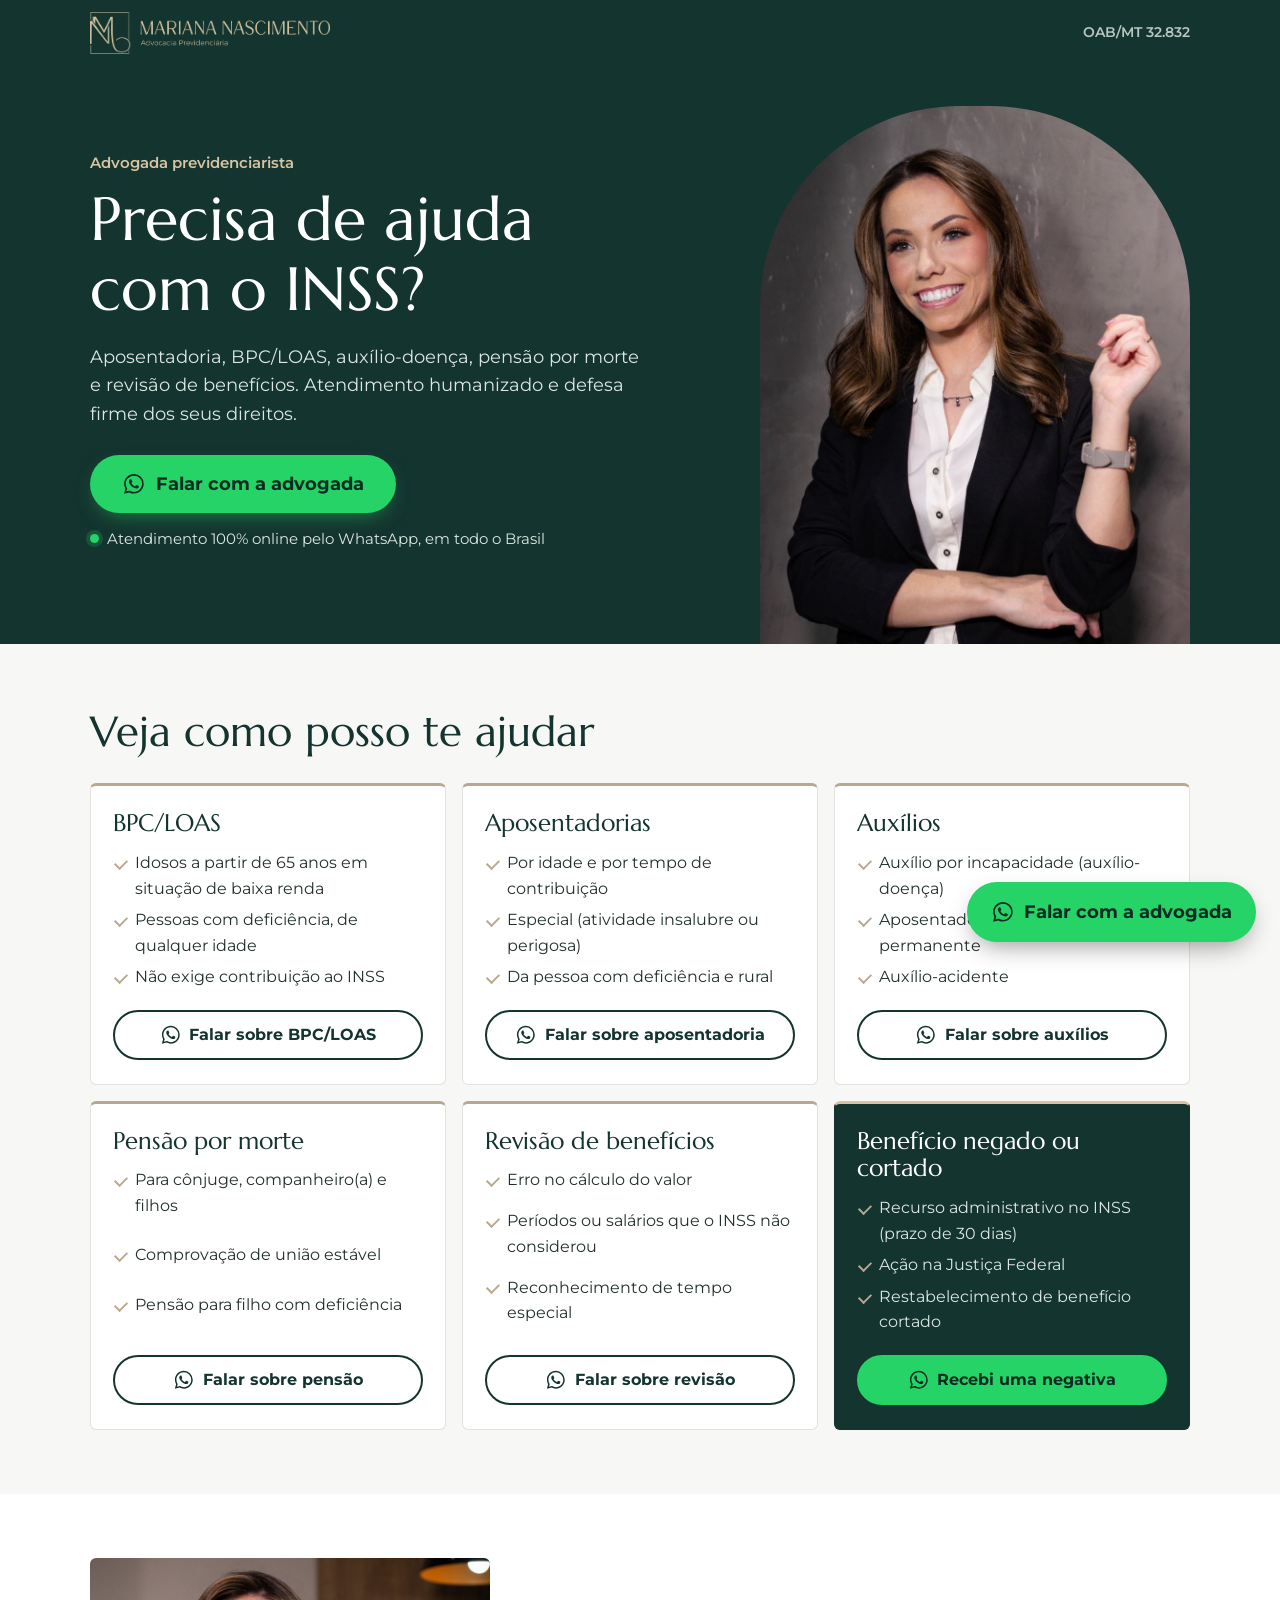
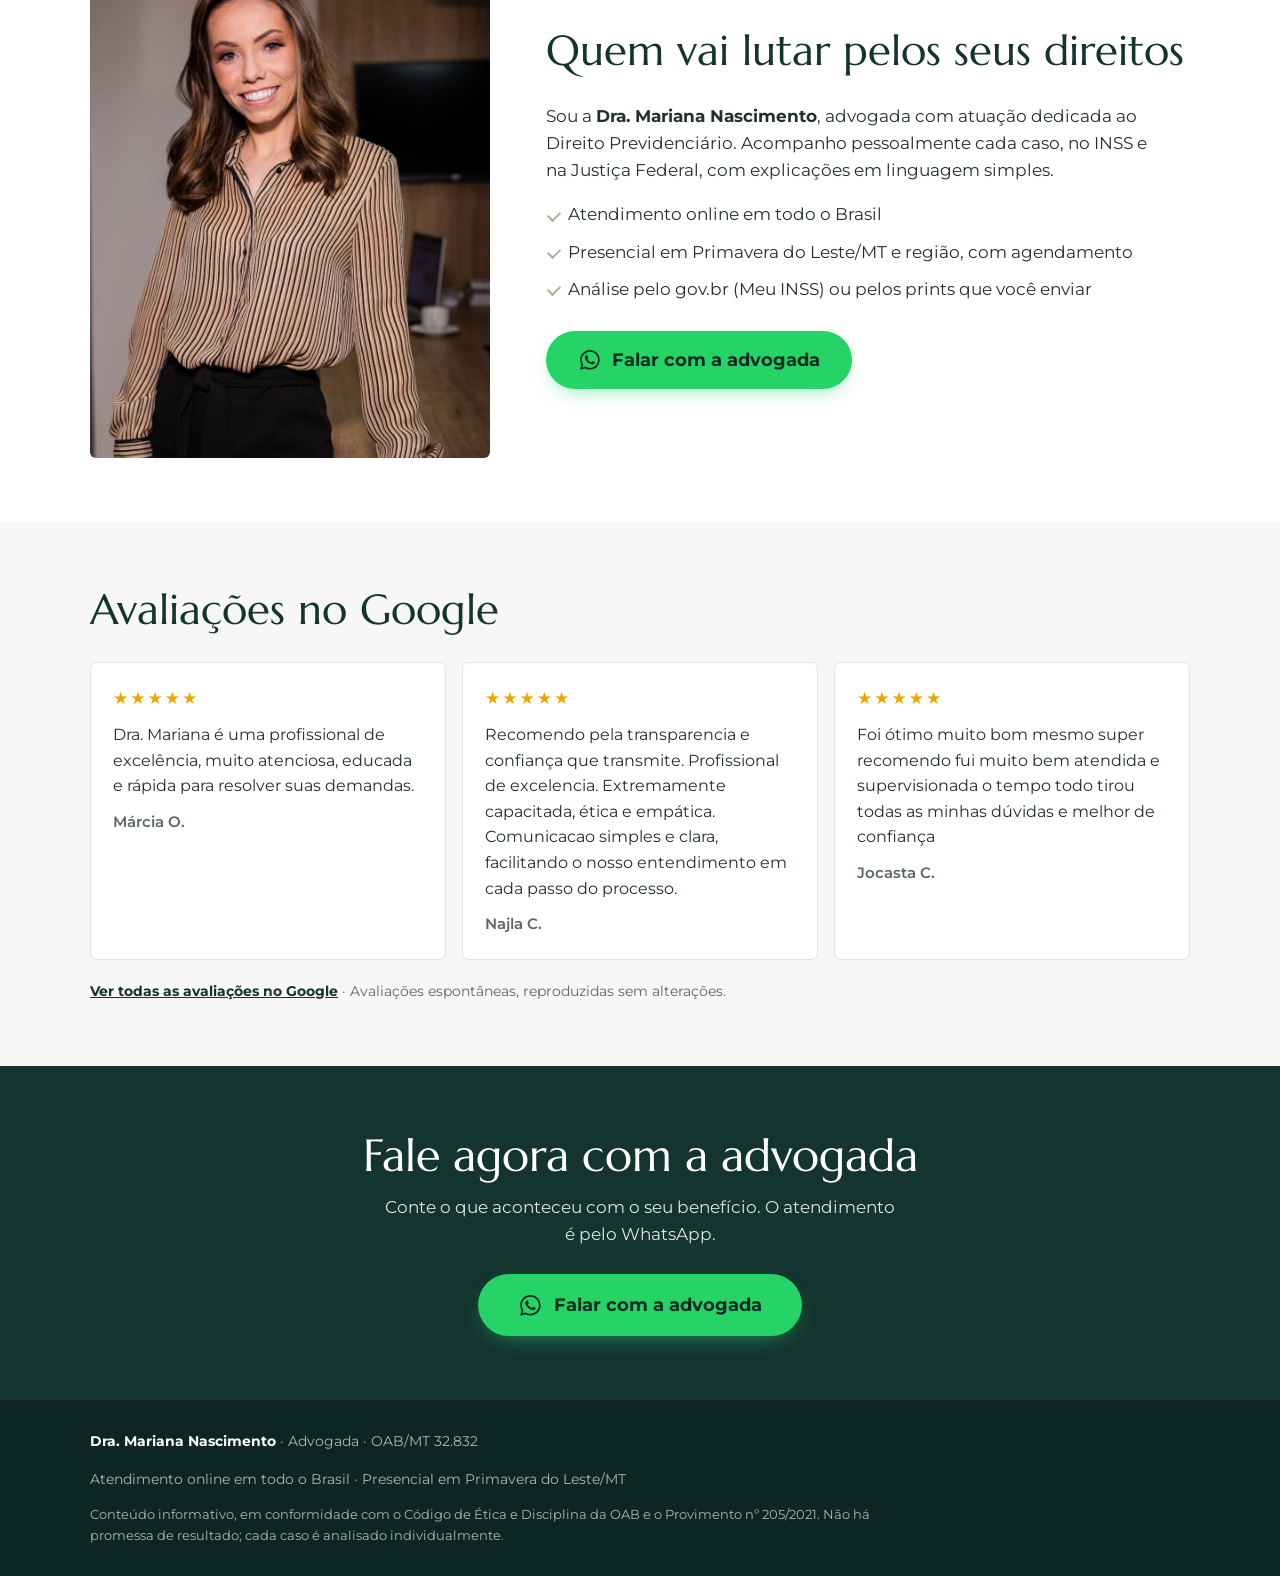
==== direta/index.html @ 46c99848 "Nova LP direta (referência Dra. Débora, ID visual Dra. Mariana) Co-Authored-By: Claude Opus 5.5 <nor" ====
<!DOCTYPE html>
<html lang="pt-BR">
<head>
<!-- Google Tag Manager -->
<script>(function(w,d,s,l,i){w[l]=w[l]||[];w[l].push({'gtm.start':
new Date().getTime(),event:'gtm.js'});var f=d.getElementsByTagName(s)[0],
j=d.createElement(s),dl=l!='dataLayer'?'&l='+l:'';j.async=true;j.src=
'https://www.googletagmanager.com/gtm.js?id='+i+dl;f.parentNode.insertBefore(j,f);
})(window,document,'script','dataLayer','GTM-NVPD4LVS');</script>
<!-- End Google Tag Manager -->
<meta charset="UTF-8">
<meta name="viewport" content="width=device-width, initial-scale=1">
<title>Advogada Previdenciarista | Dra. Mariana Nascimento</title>
<meta name="description" content="Aposentadoria, BPC/LOAS, auxílio-doença, pensão por morte e revisão de benefícios do INSS. Fale com a Dra. Mariana Nascimento pelo WhatsApp. Atendimento online em todo o Brasil.">
<meta name="robots" content="noindex, nofollow"><!-- prévia: remover ao publicar -->
<meta property="og:title" content="Dra. Mariana Nascimento | Advogada Previdenciarista">
<meta property="og:description" content="Precisa de ajuda com o INSS? Fale com a advogada pelo WhatsApp.">
<meta property="og:image" content="../img/og.jpg">
<meta name="theme-color" content="#14342F">
<link rel="icon" type="image/png" href="../img/mark-green.png">
<link rel="preconnect" href="https://fonts.googleapis.com">
<link rel="preconnect" href="https://fonts.gstatic.com" crossorigin>
<link href="https://fonts.googleapis.com/css2?family=Marcellus&family=Montserrat:wght@400;500;600;700&display=swap" rel="stylesheet">
<link rel="stylesheet" href="style.css?v=20261127a">
</head>
<body>
<!-- Google Tag Manager (noscript) -->
<noscript><iframe src="https://www.googletagmanager.com/ns.html?id=GTM-NVPD4LVS" height="0" width="0" style="display:none;visibility:hidden"></iframe></noscript>

<header class="top">
  <div class="wrap top__in">
    <img class="top__logo" src="../img/logo-h-gold.png" alt="Mariana Nascimento, Advocacia Previdenciária" width="1141" height="200">
    <span class="top__oab">OAB/MT 32.832</span>
  </div>
</header>

<main>

<!-- HERO -->
<section class="hero">
  <div class="wrap hero__grid">
    <div class="hero__text">
      <p class="hero__kicker">Advogada previdenciarista</p>
      <h1>Precisa de ajuda com o INSS?</h1>
      <p class="hero__lead">Aposentadoria, BPC/LOAS, auxílio-doença, pensão por morte e revisão de benefícios. Atendimento humanizado e defesa firme dos seus direitos.</p>
      <a class="btn js-wa" data-cta="hero" href="#">
        <svg class="ico" aria-hidden="true"><use href="#wa"/></svg> Falar com a advogada
      </a>
      <p class="hero__note"><span class="dot" aria-hidden="true"></span> Atendimento 100% online pelo WhatsApp, em todo o Brasil</p>
    </div>
    <img class="hero__photo" src="../img/v2-hero.jpg" alt="Dra. Mariana Nascimento, advogada previdenciarista" width="900" height="1324" fetchpriority="high">
  </div>
</section>

<!-- SERVIÇOS -->
<section class="services" id="servicos">
  <div class="wrap">
    <h2 class="h2">Veja como posso te ajudar</h2>
    <div class="cards">
      <article class="card">
        <h3>BPC/LOAS</h3>
        <ul>
          <li>Idosos a partir de 65 anos em situação de baixa renda</li>
          <li>Pessoas com deficiência, de qualquer idade</li>
          <li>Não exige contribuição ao INSS</li>
        </ul>
        <a class="card__cta js-wa" data-cta="bpc" href="#"><svg class="ico" aria-hidden="true"><use href="#wa"/></svg> Falar sobre BPC/LOAS</a>
      </article>
      <article class="card">
        <h3>Aposentadorias</h3>
        <ul>
          <li>Por idade e por tempo de contribuição</li>
          <li>Especial (atividade insalubre ou perigosa)</li>
          <li>Da pessoa com deficiência e rural</li>
        </ul>
        <a class="card__cta js-wa" data-cta="aposentadoria" href="#"><svg class="ico" aria-hidden="true"><use href="#wa"/></svg> Falar sobre aposentadoria</a>
      </article>
      <article class="card">
        <h3>Auxílios</h3>
        <ul>
          <li>Auxílio por incapacidade (auxílio-doença)</li>
          <li>Aposentadoria por incapacidade permanente</li>
          <li>Auxílio-acidente</li>
        </ul>
        <a class="card__cta js-wa" data-cta="auxilio" href="#"><svg class="ico" aria-hidden="true"><use href="#wa"/></svg> Falar sobre auxílios</a>
      </article>
      <article class="card">
        <h3>Pensão por morte</h3>
        <ul>
          <li>Para cônjuge, companheiro(a) e filhos</li>
          <li>Comprovação de união estável</li>
          <li>Pensão para filho com deficiência</li>
        </ul>
        <a class="card__cta js-wa" data-cta="pensao" href="#"><svg class="ico" aria-hidden="true"><use href="#wa"/></svg> Falar sobre pensão</a>
      </article>
      <article class="card">
        <h3>Revisão de benefícios</h3>
        <ul>
          <li>Erro no cálculo do valor</li>
          <li>Períodos ou salários que o INSS não considerou</li>
          <li>Reconhecimento de tempo especial</li>
        </ul>
        <a class="card__cta js-wa" data-cta="revisao" href="#"><svg class="ico" aria-hidden="true"><use href="#wa"/></svg> Falar sobre revisão</a>
      </article>
      <article class="card card--alert">
        <h3>Benefício negado ou cortado</h3>
        <ul>
          <li>Recurso administrativo no INSS (prazo de 30 dias)</li>
          <li>Ação na Justiça Federal</li>
          <li>Restabelecimento de benefício cortado</li>
        </ul>
        <a class="card__cta js-wa" data-cta="negado" href="#"><svg class="ico" aria-hidden="true"><use href="#wa"/></svg> Recebi uma negativa</a>
      </article>
    </div>
  </div>
</section>

<!-- SOBRE -->
<section class="about">
  <div class="wrap about__grid">
    <img class="about__photo" src="../img/v2-escritorio.jpg" alt="Dra. Mariana Nascimento em seu escritório" width="900" height="1351" loading="lazy">
    <div>
      <h2 class="h2">Quem vai lutar pelos seus direitos</h2>
      <p>Sou a <strong>Dra. Mariana Nascimento</strong>, advogada com atuação dedicada ao Direito Previdenciário. Acompanho pessoalmente cada caso, no INSS e na Justiça Federal, com explicações em linguagem simples.</p>
      <ul class="facts">
        <li>Atendimento online em todo o Brasil</li>
        <li>Presencial em Primavera do Leste/MT e região, com agendamento</li>
        <li>Análise pelo gov.br (Meu INSS) ou pelos prints que você enviar</li>
      </ul>
      <a class="btn js-wa" data-cta="sobre" href="#">
        <svg class="ico" aria-hidden="true"><use href="#wa"/></svg> Falar com a advogada
      </a>
    </div>
  </div>
</section>

<!-- AVALIAÇÕES (textos reproduzidos sem alteração, do perfil público no Google) -->
<section class="reviews">
  <div class="wrap">
    <h2 class="h2">Avaliações no Google</h2>
    <div class="reviews__grid">
      <figure class="review">
        <div class="stars" role="img" aria-label="5 de 5 estrelas">★★★★★</div>
        <blockquote>Dra. Mariana é uma profissional de excelência, muito atenciosa, educada e rápida para resolver suas demandas.</blockquote>
        <figcaption>Márcia O.</figcaption>
      </figure>
      <figure class="review">
        <div class="stars" role="img" aria-label="5 de 5 estrelas">★★★★★</div>
        <blockquote>Recomendo pela transparencia e confiança que transmite. Profissional de excelencia. Extremamente capacitada, ética e empática. Comunicacao simples e clara, facilitando o nosso entendimento em cada passo do processo.</blockquote>
        <figcaption>Najla C.</figcaption>
      </figure>
      <figure class="review">
        <div class="stars" role="img" aria-label="5 de 5 estrelas">★★★★★</div>
        <blockquote>Foi ótimo muito bom mesmo super recomendo fui muito bem atendida e supervisionada o tempo todo tirou todas as minhas dúvidas e melhor de confiança</blockquote>
        <figcaption>Jocasta C.</figcaption>
      </figure>
    </div>
    <p class="reviews__foot"><a href="https://maps.app.goo.gl/Je3ygdb9ViJRXj7c9" target="_blank" rel="noopener">Ver todas as avaliações no Google</a> · Avaliações espontâneas, reproduzidas sem alterações.</p>
  </div>
</section>

<!-- CTA FINAL -->
<section class="final">
  <div class="wrap final__in">
    <h2>Fale agora com a advogada</h2>
    <p>Conte o que aconteceu com o seu benefício. O atendimento é pelo WhatsApp.</p>
    <a class="btn btn--lg js-wa" data-cta="final" href="#">
      <svg class="ico" aria-hidden="true"><use href="#wa"/></svg> Falar com a advogada
    </a>
  </div>
</section>

</main>

<footer class="footer">
  <div class="wrap">
    <p><strong>Dra. Mariana Nascimento</strong> · Advogada · OAB/MT 32.832</p>
    <p>Atendimento online em todo o Brasil · Presencial em Primavera do Leste/MT</p>
    <p class="footer__legal">Conteúdo informativo, em conformidade com o Código de Ética e Disciplina da OAB e o Provimento nº 205/2021. Não há promessa de resultado; cada caso é analisado individualmente.</p>
  </div>
</footer>

<!-- Barra fixa do WhatsApp (celular) / botão flutuante (computador) -->
<a class="sticky js-wa" data-cta="fixo" href="#" aria-label="Falar com a advogada no WhatsApp">
  <svg class="ico" aria-hidden="true"><use href="#wa"/></svg><span>Falar com a advogada</span>
</a>

<svg width="0" height="0" style="position:absolute" aria-hidden="true">
  <symbol id="wa" viewBox="0 0 24 24"><path fill="currentColor" d="M12.04 2C6.58 2 2.13 6.45 2.13 11.91c0 1.75.46 3.45 1.32 4.95L2.05 22l5.25-1.38a9.9 9.9 0 0 0 4.74 1.21h.01c5.46 0 9.91-4.45 9.91-9.91A9.85 9.85 0 0 0 12.04 2Zm0 18.15h-.01a8.23 8.23 0 0 1-4.19-1.15l-.3-.18-3.12.82.83-3.04-.2-.31a8.2 8.2 0 0 1-1.26-4.38c0-4.54 3.7-8.23 8.25-8.23a8.2 8.2 0 0 1 8.23 8.24c0 4.54-3.7 8.23-8.23 8.23Zm4.52-6.16c-.25-.12-1.47-.72-1.7-.81-.22-.08-.39-.12-.56.13-.17.25-.64.81-.78.97-.14.17-.29.19-.54.06-.25-.12-1.05-.39-1.99-1.23-.74-.66-1.23-1.47-1.38-1.72-.14-.25-.02-.38.11-.51.11-.11.25-.29.37-.43.13-.15.17-.25.25-.42.08-.17.04-.31-.02-.43-.06-.13-.56-1.35-.77-1.85-.2-.48-.41-.42-.56-.43h-.48a.92.92 0 0 0-.67.31c-.23.25-.87.85-.87 2.08 0 1.22.89 2.4 1.02 2.57.12.17 1.75 2.67 4.24 3.74.59.26 1.05.41 1.41.52.59.19 1.13.16 1.56.1.48-.07 1.47-.6 1.67-1.18.21-.58.21-1.07.15-1.18-.06-.1-.23-.17-.48-.29Z"/></symbol>
</svg>

<script src="script.js?v=20261127a"></script>
</body>
</html>
---- direta/style.css ----
:root{
  --green:#14342F;
  --green-2:#1B433C;
  --deep:#0E2622;
  --bg:#F7F7F5;
  --white:#FFFFFF;
  --gold:#B9A890;
  --gold-soft:#D6C4A3;
  --text:#22302D;
  --muted:#5B6764;
  --line:#E2E3DE;
  --wa:#25D366;
  --wa-hover:#1FBE5B;
  --wa-ink:#0B2B22;
  --serif:"Marcellus", Georgia, serif;
  --sans:"Montserrat", system-ui, -apple-system, "Segoe UI", sans-serif;
}
*{box-sizing:border-box}
html{-webkit-text-size-adjust:100%}
body{margin:0;font-family:var(--sans);font-size:1.0625rem;line-height:1.6;color:var(--text);background:var(--white)}
img{max-width:100%;display:block}
h1,h2,h3{font-family:var(--serif);font-weight:400;color:var(--green);margin:0;line-height:1.15}
p{margin:0 0 1em}
:focus-visible{outline:3px solid var(--gold);outline-offset:3px}
.wrap{width:100%;max-width:1140px;margin:0 auto;padding:0 20px}
.ico{width:1.35em;height:1.35em;flex:none}
.h2{font-size:clamp(1.85rem,5.6vw,2.6rem);margin-bottom:28px}

/* Botão principal: verde WhatsApp = ação reconhecível */
.btn{display:inline-flex;align-items:center;justify-content:center;gap:.6em;min-height:58px;padding:0 1.8em;background:var(--wa);color:var(--wa-ink);font-weight:700;font-size:1.1rem;text-decoration:none;border-radius:999px;box-shadow:0 8px 22px -10px rgba(37,211,102,.7);transition:background-color .15s}
.btn:hover{background:var(--wa-hover)}
.btn--lg{min-height:62px;font-size:1.15rem;padding:0 2.2em}

/* Topo */
.top{background:var(--green)}
.top__in{display:flex;align-items:center;justify-content:space-between;gap:12px;padding-top:12px;padding-bottom:12px}
.top__logo{height:34px;width:auto}
.top__oab{color:#B8C6C1;font-size:.85rem;font-weight:600;white-space:nowrap}

/* Hero */
.hero{background:var(--green);color:#DDE6E2;overflow:hidden}
.hero__grid{display:grid}
.hero__text{padding:34px 0 30px}
.hero__kicker{color:var(--gold-soft);font-weight:600;font-size:.95rem;margin-bottom:10px}
.hero h1{color:var(--white);font-size:clamp(2.3rem,9vw,3.8rem);max-width:13ch}
.hero__lead{font-size:1.12rem;margin:18px 0 26px;max-width:34em}
.hero .btn{width:100%}
.hero__note{display:flex;align-items:center;gap:8px;margin:14px 0 0;font-size:.95rem}
.dot{width:9px;height:9px;border-radius:50%;background:var(--wa);flex:none;box-shadow:0 0 0 4px rgba(37,211,102,.2)}
.hero__photo{width:100%;max-width:400px;height:auto;aspect-ratio:4/4.3;object-fit:cover;object-position:50% 18%;justify-self:center;border-radius:200px 200px 0 0}

/* Serviços */
.services{padding:64px 0;background:var(--bg)}
.cards{display:grid;gap:16px}
.card{background:var(--white);border:1px solid var(--line);border-top:3px solid var(--gold);border-radius:6px;padding:24px 22px;display:flex;flex-direction:column}
.card h3{font-size:1.5rem;margin-bottom:12px}
.card ul{list-style:none;margin:0 0 20px;padding:0;display:grid;gap:6px;flex:1}
.card li{position:relative;padding-left:22px;font-size:1rem}
.card li::before{content:"";position:absolute;left:2px;top:.55em;width:10px;height:6px;border-left:2px solid var(--gold);border-bottom:2px solid var(--gold);transform:rotate(-45deg)}
.card__cta{display:flex;align-items:center;justify-content:center;gap:.5em;min-height:50px;border-radius:999px;border:2px solid var(--green);color:var(--green);font-weight:700;text-decoration:none;font-size:1rem}
.card__cta:hover{background:var(--green);color:var(--white)}
.card--alert{background:var(--green);border-color:var(--green);border-top-color:var(--gold-soft)}
.card--alert h3{color:var(--white)}
.card--alert li{color:#DDE6E2}
.card--alert .card__cta{background:var(--wa);border-color:var(--wa);color:var(--wa-ink)}
.card--alert .card__cta:hover{background:var(--wa-hover)}

/* Sobre */
.about{padding:64px 0}
.about__grid{display:grid;gap:32px;align-items:center}
.about__photo{width:100%;max-width:420px;height:auto;aspect-ratio:4/5;object-fit:cover;object-position:50% 12%;border-radius:6px}
.about p{max-width:36em}
.facts{list-style:none;margin:6px 0 28px;padding:0;display:grid;gap:10px}
.facts li{position:relative;padding-left:22px}
.facts li::before{content:"";position:absolute;left:2px;top:.55em;width:10px;height:6px;border-left:2px solid var(--gold);border-bottom:2px solid var(--gold);transform:rotate(-45deg)}

/* Avaliações */
.reviews{padding:64px 0;background:var(--bg)}
.reviews__grid{display:grid;gap:16px}
.review{margin:0;background:var(--white);border:1px solid var(--line);border-radius:6px;padding:22px}
.stars{color:#E7A900;letter-spacing:2px;margin-bottom:10px}
.review blockquote{margin:0 0 12px;font-size:1rem}
.review figcaption{font-weight:600;color:var(--muted);font-size:.92rem}
.reviews__foot{margin:20px 0 0;font-size:.88rem;color:var(--muted)}
.reviews__foot a{color:var(--green);font-weight:700}

/* CTA final */
.final{background:var(--green);color:#DDE6E2;padding:64px 0;text-align:center}
.final__in{display:flex;flex-direction:column;align-items:center}
.final__mark{height:60px;width:auto;margin-bottom:18px}
.final h2{color:var(--white);font-size:clamp(2rem,6vw,2.8rem);margin-bottom:12px}
.final p{max-width:30em;margin-bottom:26px}

/* Rodapé */
.footer{background:var(--deep);color:#A9B8B3;padding:30px 0 100px;font-size:.9rem}
.footer strong{color:var(--white)}
.footer__legal{font-size:.8rem;max-width:62em;margin:0}

/* Barra fixa do WhatsApp */
.sticky{position:fixed;left:0;right:0;bottom:0;z-index:50;display:flex;align-items:center;justify-content:center;gap:.55em;min-height:62px;padding-bottom:env(safe-area-inset-bottom);background:var(--wa);color:var(--wa-ink);font-weight:700;font-size:1.1rem;text-decoration:none;box-shadow:0 -6px 20px -8px rgba(0,0,0,.35);transform:translateY(110%);transition:transform .25s ease}
.sticky.is-on{transform:none}

@media (min-width:700px){
  .cards{grid-template-columns:1fr 1fr}
  .reviews__grid{grid-template-columns:repeat(3,1fr)}
  .about__grid{grid-template-columns:minmax(260px,400px) 1fr;gap:56px}
  .hero .btn{width:auto}
}
@media (min-width:980px){
  .top__logo{height:42px}
  .hero__grid{grid-template-columns:1.15fr 1fr;gap:48px;align-items:end}
  .hero__text{padding:72px 0 80px;align-self:center}
  .hero__photo{max-width:430px;margin-top:40px;justify-self:end;aspect-ratio:4/5}
  .cards{grid-template-columns:repeat(3,1fr)}
  .footer{padding-bottom:30px}
  .sticky{left:auto;right:24px;bottom:24px;min-height:60px;padding:0 24px;border-radius:999px;box-shadow:0 10px 26px -8px rgba(0,0,0,.45)}
}
@media (prefers-reduced-motion:reduce){*{transition:none!important}}
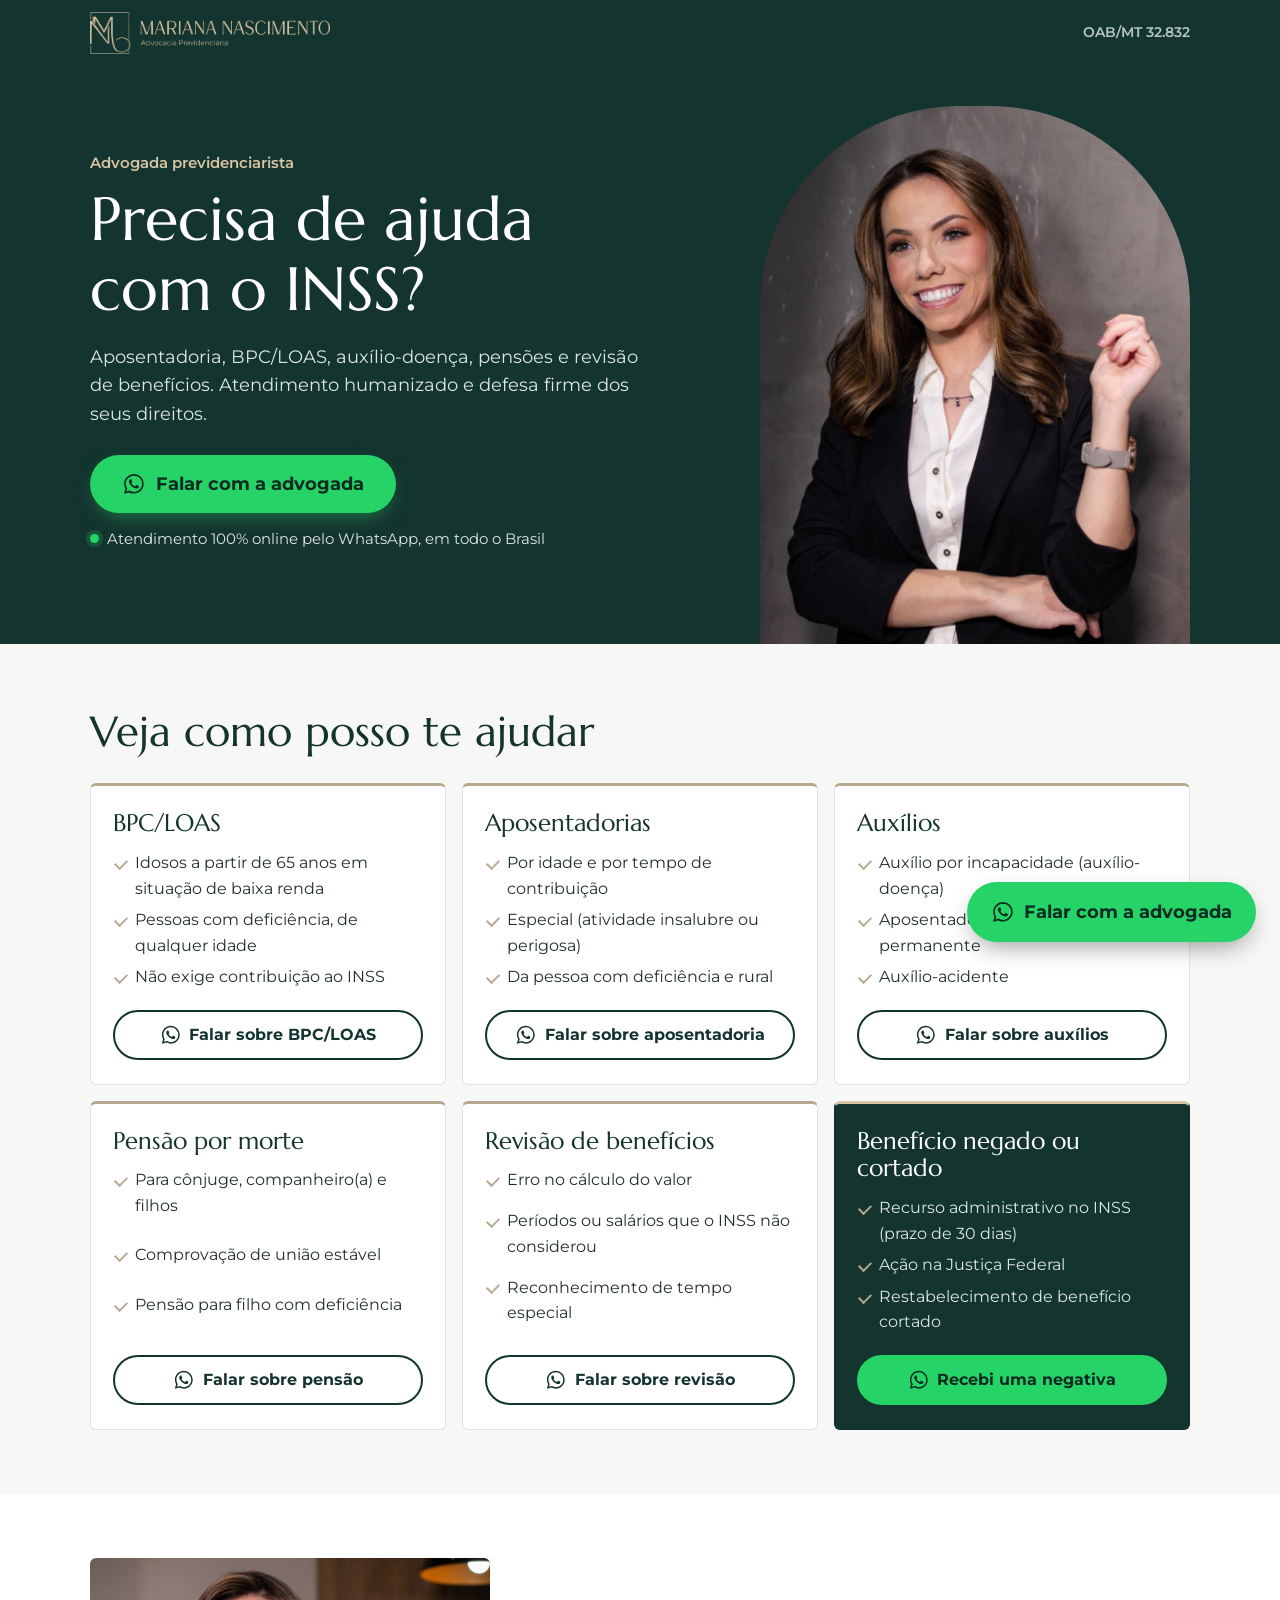
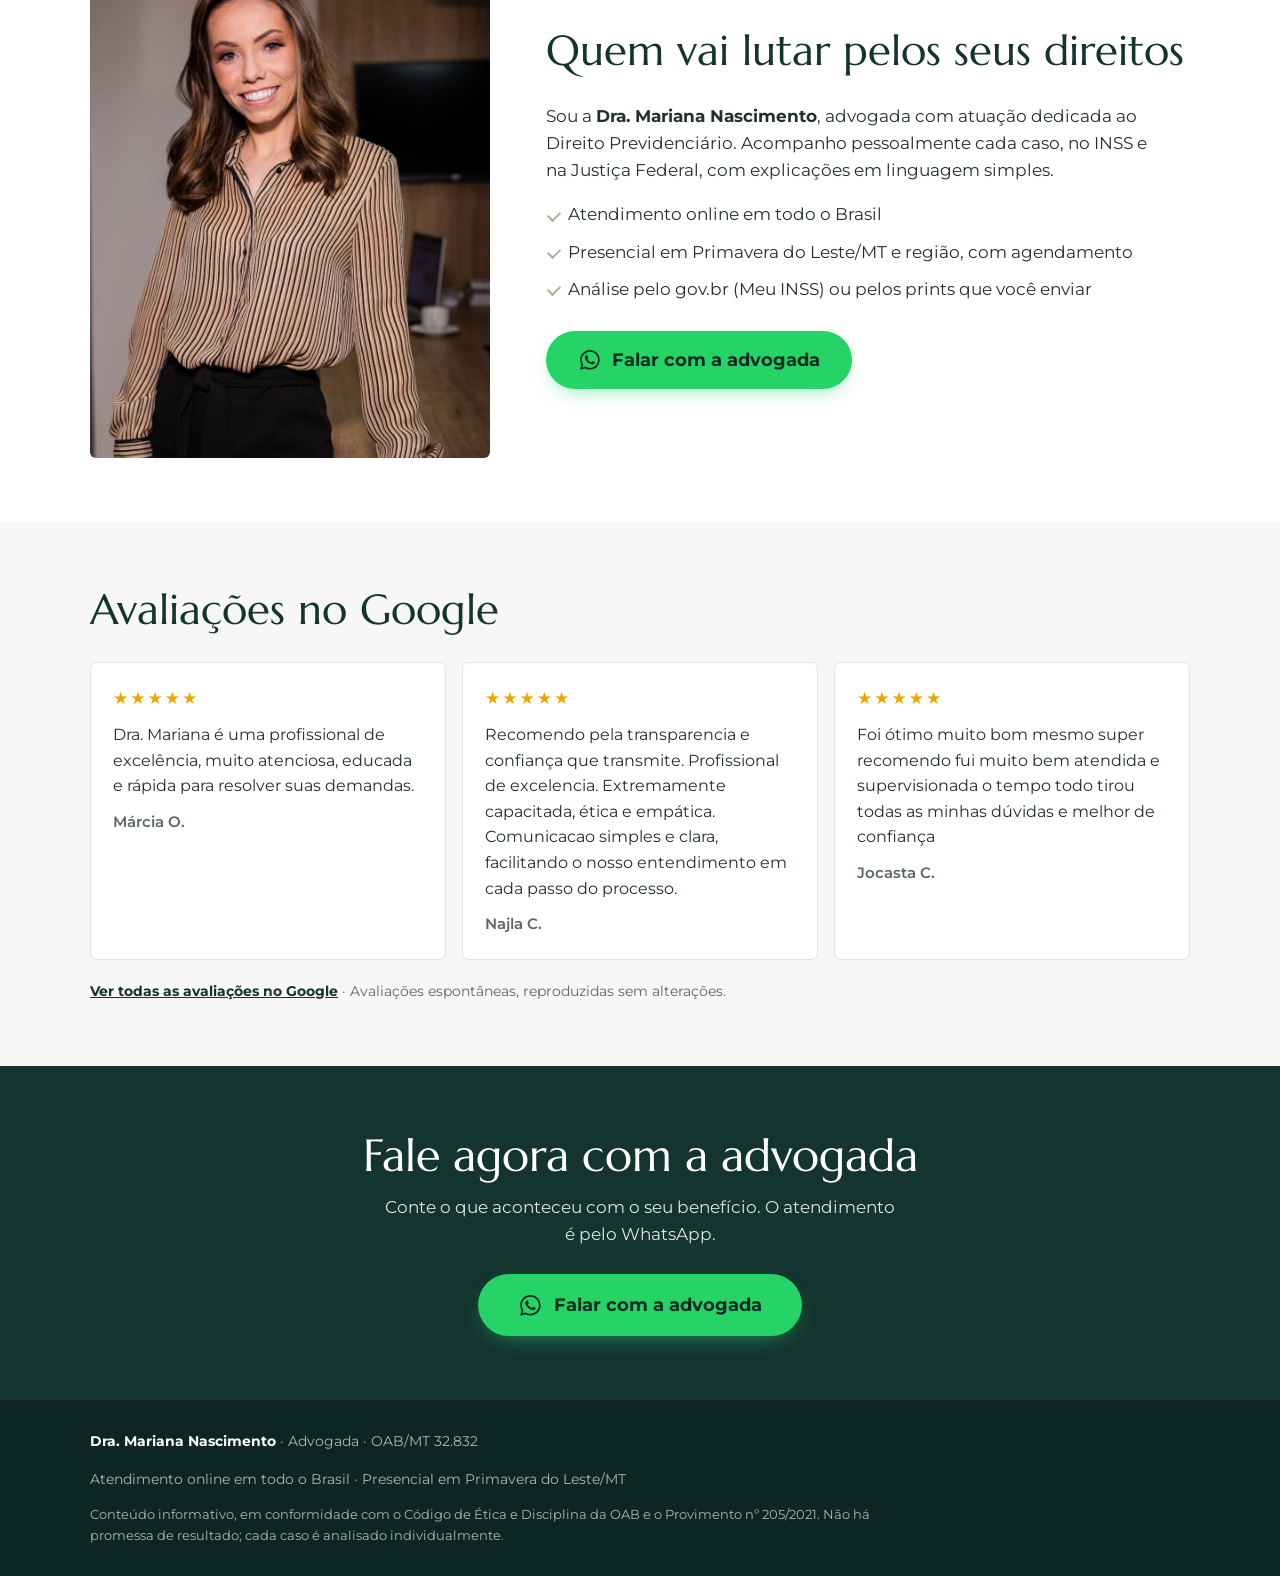
==== commit db2bf5da: "LP direta: subtítulo com 'pensões' Co-Authored-By: Claude Opus 5.5 <noreply@anthropic.com> Claude-Se" ====
--- a/direta/index.html
+++ b/direta/index.html
@@ -11,7 +11,7 @@
 <meta charset="UTF-8">
 <meta name="viewport" content="width=device-width, initial-scale=1">
 <title>Advogada Previdenciarista | Dra. Mariana Nascimento</title>
-<meta name="description" content="Aposentadoria, BPC/LOAS, auxílio-doença, pensão por morte e revisão de benefícios do INSS. Fale com a Dra. Mariana Nascimento pelo WhatsApp. Atendimento online em todo o Brasil.">
+<meta name="description" content="Aposentadoria, BPC/LOAS, auxílio-doença, pensões e revisão de benefícios.do INSS. Fale com a Dra. Mariana Nascimento pelo WhatsApp. Atendimento online em todo o Brasil.">
 <meta name="robots" content="noindex, nofollow"><!-- prévia: remover ao publicar -->
 <meta property="og:title" content="Dra. Mariana Nascimento | Advogada Previdenciarista">
 <meta property="og:description" content="Precisa de ajuda com o INSS? Fale com a advogada pelo WhatsApp.">
@@ -42,7 +42,7 @@
     <div class="hero__text">
       <p class="hero__kicker">Advogada previdenciarista</p>
       <h1>Precisa de ajuda com o INSS?</h1>
-      <p class="hero__lead">Aposentadoria, BPC/LOAS, auxílio-doença, pensão por morte e revisão de benefícios. Atendimento humanizado e defesa firme dos seus direitos.</p>
+      <p class="hero__lead">Aposentadoria, BPC/LOAS, auxílio-doença, pensões e revisão de benefícios. Atendimento humanizado e defesa firme dos seus direitos.</p>
       <a class="btn js-wa" data-cta="hero" href="#">
         <svg class="ico" aria-hidden="true"><use href="#wa"/></svg> Falar com a advogada
       </a>
